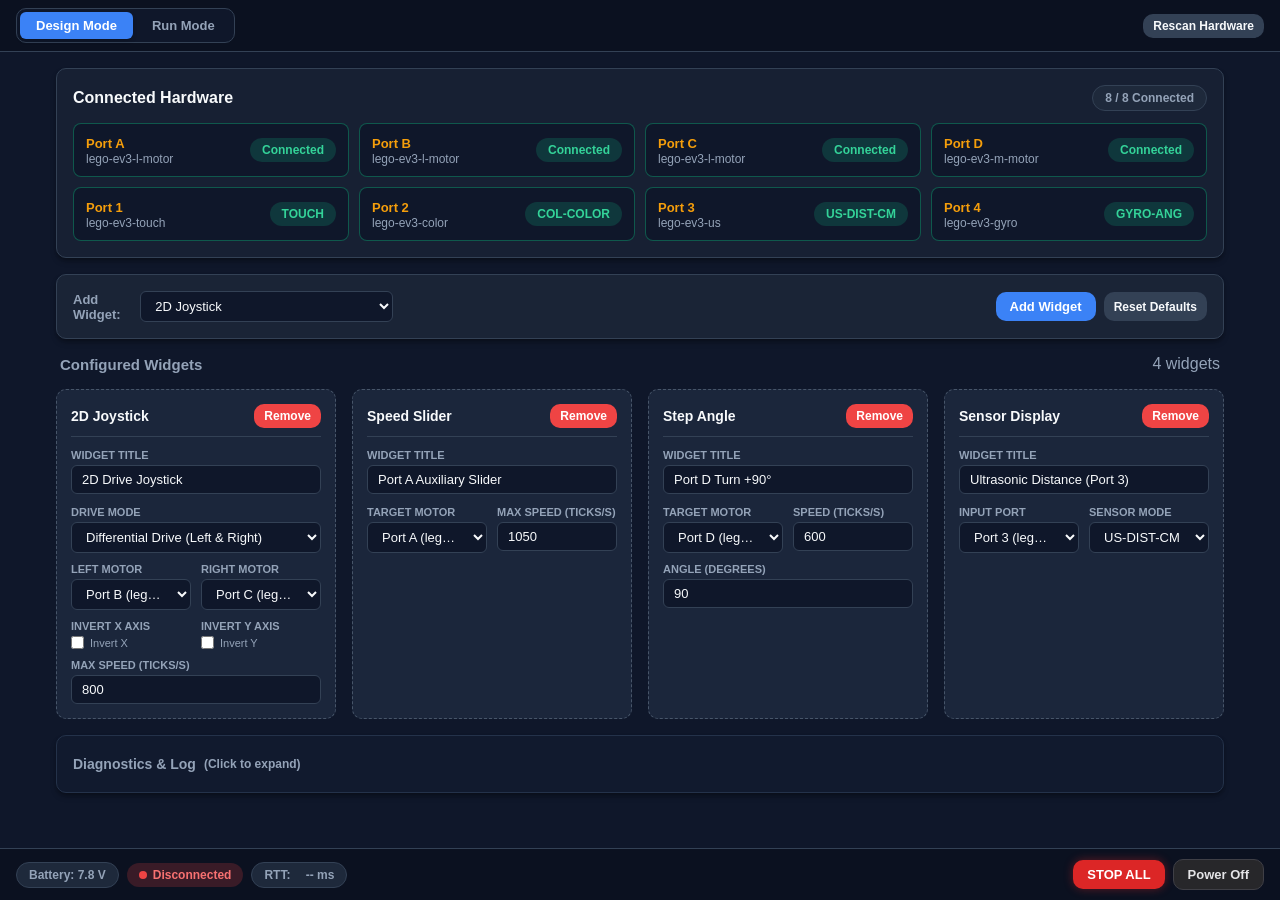
==== web_assets/design.html @ 650af253 "refactor(ui): replace bloated top headers with single tab bar and move status to footer" ====
<!DOCTYPE html>
<html lang="en">
<head>
    <meta charset="UTF-8">
    <meta name="viewport" content="width=device-width, initial-scale=1.0, maximum-scale=1.0, user-scalable=no">
    <title>EV3 Mindstorms - Design Mode</title>
    <link rel="stylesheet" href="style.css">
</head>
<body>
    <!-- Top Tab Navigation -->
    <nav class="top-nav">
        <div class="tab-group">
            <a href="/design" id="btn-mode-design" class="tab-btn active">Design Mode</a>
            <a href="/run" id="btn-mode-run" class="tab-btn">Run Mode</a>
        </div>
        <button id="btn-rescan" class="btn btn-secondary btn-sm" title="Scan for connected hardware on all ports">
            Rescan Hardware
        </button>
    </nav>

    <!-- Main Container -->
    <main class="container">
        <section id="design-view" class="view-panel">
            <!-- Hardware Inventory Panel -->
            <div class="card hardware-card">
                <div class="card-header">
                    <h3>Connected Hardware</h3>
                    <span class="badge badge-info" id="hw-count-badge">Detecting...</span>
                </div>
                <div class="hardware-grid" id="hardware-list">
                    <div class="hw-item">Loading hardware status...</div>
                </div>
            </div>

            <!-- Widget Builder Toolbar -->
            <div class="card builder-toolbar-card">
                <div class="builder-toolbar">
                    <div class="builder-select-group">
                        <label for="widget-type-select">Add Widget:</label>
                        <select id="widget-type-select">
                            <option value="joystick">2D Joystick</option>
                            <option value="slider">Speed Slider</option>
                            <option value="momentary">Momentary Button (Press to Run)</option>
                            <option value="toggle">Toggle Button (Run / Stop)</option>
                            <option value="timed">Timed Move Button</option>
                            <option value="step">Step Angle Button</option>
                            <option value="sensor">Sensor Display</option>
                        </select>
                    </div>
                    <div class="builder-buttons">
                        <button id="btn-add-widget" class="btn btn-primary">
                            Add Widget
                        </button>
                        <button id="btn-reset-layout" class="btn btn-secondary btn-sm" title="Restore default starter widgets">
                            Reset Defaults
                        </button>
                    </div>
                </div>
            </div>

            <!-- Design Widget Card List -->
            <div class="widget-list-header">
                <h3>Configured Widgets</h3>
                <span class="text-muted" id="widget-count-label">0 widgets</span>
            </div>
            <div id="design-widget-list" class="design-widget-list">
                <!-- Dynamically populated widget config cards -->
            </div>
        </section>

        <!-- Diagnostics Drawer -->
        <section class="diagnostics-drawer card">
            <details id="diagnostics-details">
                <summary class="diagnostics-summary">
                    <span>Diagnostics &amp; Log</span>
                    <span class="text-muted text-sm">(Click to expand)</span>
                </summary>

                <div class="diagnostics-content">
                    <div class="telemetry-table-container">
                        <table class="telemetry-table">
                            <thead>
                                <tr>
                                    <th>Port</th>
                                    <th>Status</th>
                                    <th>Speed</th>
                                    <th>Position</th>
                                    <th>Duty</th>
                                    <th>Polarity</th>
                                </tr>
                            </thead>
                            <tbody id="telemetry-table-body">
                                <tr><td colspan="6" style="text-align:center;">Waiting for telemetry...</td></tr>
                            </tbody>
                        </table>
                    </div>

                    <div class="log-container">
                        <div class="log-header">
                            <span>Command &amp; Event Log</span>
                            <button id="btn-clear-log" class="btn btn-sm btn-secondary">Clear Log</button>
                        </div>
                        <div id="log-box" class="log-box">
                            <div class="log-entry log-info">[System] Design Mode initialized.</div>
                        </div>
                    </div>
                </div>
            </details>
        </section>
    </main>

    <footer class="footer">
        <div class="footer-status">
            <div id="battery-badge" class="badge badge-info" title="EV3 Battery Voltage">
                <span>Battery: <strong id="battery-val">7.8</strong> V</span>
            </div>
            <div id="conn-badge" class="badge badge-connected">
                <span class="dot"></span>
                <span id="conn-text">Online</span>
            </div>
            <div id="latency-badge" class="badge badge-info" title="Round Trip Time">
                <span>RTT: <strong id="latency-val">12</strong> ms</span>
            </div>
        </div>
        <div class="footer-actions">
            <button id="btn-estop-header" class="btn btn-danger btn-estop" title="Emergency Stop All Motors (Spacebar)">
                STOP ALL
            </button>
            <button id="btn-shutdown-header" class="btn btn-secondary btn-shutdown" title="Safely Power Off EV3 Brick">
                Power Off
            </button>
        </div>
    </footer>

    <script src="app.js"></script>
</body>
</html>
---- web_assets/style.css ----
:root {
    --bg-dark: #0f172a;
    --bg-card: #1e293b;
    --bg-card-hover: #334155;
    --text-main: #f8fafc;
    --text-muted: #94a3b8;
    --primary: #3b82f6;
    --primary-hover: #2563eb;
    --danger: #ef4444;
    --danger-hover: #dc2626;
    --warning: #f59e0b;
    --warning-hover: #d97706;
    --success: #10b981;
    --border: #334155;
    --radius: 10px;
    --shadow: 0 4px 6px -1px rgba(0, 0, 0, 0.3), 0 2px 4px -2px rgba(0, 0, 0, 0.3);
}

* {
    box-sizing: border-box;
    margin: 0;
    padding: 0;
    font-family: -apple-system, BlinkMacSystemFont, "Segoe UI", Roboto, Oxygen, Ubuntu, Cantarell, "Open Sans", sans-serif;
    user-select: none;
    -webkit-user-select: none;
    -webkit-touch-callout: none;
}

body {
    background-color: var(--bg-dark);
    color: var(--text-main);
    min-height: 100vh;
    display: flex;
    flex-direction: column;
}

/* Top Tab Navigation */
.top-nav {
    background-color: #0b1120;
    border-bottom: 1px solid var(--border);
    padding: 8px 16px;
    display: flex;
    justify-content: space-between;
    align-items: center;
    position: sticky;
    top: 0;
    z-index: 100;
}

.tab-group {
    display: flex;
    background: #0f172a;
    border-radius: var(--radius);
    padding: 3px;
    border: 1px solid var(--border);
    gap: 3px;
}

.tab-btn {
    background: transparent;
    color: var(--text-muted);
    border-radius: 6px;
    padding: 6px 16px;
    font-size: 13px;
    font-weight: 600;
    text-decoration: none;
    transition: all 0.15s ease;
}

.tab-btn:hover {
    color: var(--text-main);
}

.tab-btn.active {
    background: var(--primary);
    color: #ffffff;
    box-shadow: 0 2px 4px rgba(0, 0, 0, 0.2);
}

/* Badges */
.badge {
    padding: 5px 12px;
    border-radius: 9999px;
    font-size: 12px;
    font-weight: 600;
    display: inline-flex;
    align-items: center;
    gap: 6px;
}

.badge .dot {
    width: 8px;
    height: 8px;
    border-radius: 50%;
}

.badge-connected {
    background-color: rgba(16, 185, 129, 0.2);
    color: #34d399;
}
.badge-connected .dot { background-color: #10b981; }

.badge-connecting {
    background-color: rgba(245, 158, 11, 0.2);
    color: #fbbf24;
}
.badge-connecting .dot { background-color: #f59e0b; }

.badge-error {
    background-color: rgba(239, 68, 68, 0.2);
    color: #f87171;
}
.badge-error .dot { background-color: #ef4444; }

.badge-info {
    background-color: #1e293b;
    color: var(--text-muted);
    border: 1px solid var(--border);
}

#latency-badge {
    min-width: 96px;
    justify-content: center;
    font-variant-numeric: tabular-nums;
}

#latency-val {
    font-variant-numeric: tabular-nums;
    display: inline-block;
    min-width: 20px;
    text-align: right;
}

/* Buttons */
.btn {
    padding: 7px 14px;
    border-radius: var(--radius);
    border: none;
    font-weight: 600;
    font-size: 13px;
    cursor: pointer;
    transition: background-color 0.15s, transform 0.05s;
    display: inline-flex;
    align-items: center;
    justify-content: center;
    gap: 6px;
}

.btn:active {
    transform: scale(0.97);
}

.btn-primary { background-color: var(--primary); color: white; }
.btn-primary:hover { background-color: var(--primary-hover); }

.btn-danger { background-color: var(--danger); color: white; }
.btn-danger:hover { background-color: var(--danger-hover); }

.btn-warning { background-color: var(--warning); color: #1e293b; }
.btn-warning:hover { background-color: var(--warning-hover); }

.btn-secondary { background-color: #334155; color: var(--text-main); }
.btn-secondary:hover { background-color: #475569; }

.btn-sm {
    padding: 5px 10px;
    font-size: 12px;
}

.btn-estop {
    background: #dc2626;
    color: white;
    font-size: 13px;
    box-shadow: 0 0 10px rgba(220, 38, 38, 0.4);
}
.btn-estop:hover { background: #b91c1c; }

.btn-shutdown {
    background: #27272a;
    color: #e4e4e7;
    border: 1px solid #3f3f46;
}
.btn-shutdown:hover { background: #3f3f46; }



/* Layout Container */
.container {
    max-width: 1200px;
    width: 100%;
    margin: 0 auto;
    padding: 16px;
    display: flex;
    flex-direction: column;
    gap: 16px;
    flex: 1;
}

.view-panel {
    display: flex;
    flex-direction: column;
    gap: 16px;
}

/* Card generic */
.card {
    background-color: var(--bg-card);
    border: 1px solid var(--border);
    border-radius: var(--radius);
    padding: 16px;
    box-shadow: var(--shadow);
}

.card-header {
    display: flex;
    justify-content: space-between;
    align-items: center;
    margin-bottom: 12px;
}

.card-header h2, .card-header h3 {
    font-size: 16px;
    font-weight: 600;
}

/* Hardware Inventory Panel */
.hardware-card {
    background: #172033;
}

.hardware-grid {
    display: grid;
    grid-template-columns: repeat(auto-fit, minmax(220px, 1fr));
    gap: 10px;
}

.hw-item {
    background: #0f172a;
    border: 1px solid var(--border);
    border-radius: 8px;
    padding: 10px 12px;
    display: flex;
    justify-content: space-between;
    align-items: center;
}

.hw-port-badge {
    font-weight: 700;
    font-size: 13px;
    color: #f59e0b;
}

.hw-driver {
    font-size: 12px;
    color: var(--text-muted);
}

.hw-connected {
    border-color: rgba(16, 185, 129, 0.4);
}

.hw-disconnected {
    border-color: rgba(148, 163, 184, 0.2);
    opacity: 0.6;
}

/* Builder Toolbar Card */
.builder-toolbar-card {
    background: #1a2436;
}

.builder-toolbar {
    display: flex;
    justify-content: space-between;
    align-items: center;
    flex-wrap: wrap;
    gap: 12px;
}

.builder-select-group {
    display: flex;
    align-items: center;
    gap: 8px;
}

.builder-select-group label {
    font-size: 13px;
    font-weight: 600;
    color: var(--text-muted);
}

.builder-select-group select, .widget-config-field select, .widget-config-field input[type="text"], .widget-config-field input[type="number"] {
    background: #0f172a;
    color: var(--text-main);
    border: 1px solid var(--border);
    border-radius: 6px;
    padding: 6px 10px;
    font-size: 13px;
    outline: none;
    width: 100%;
    max-width: 100%;
    min-width: 0;
    box-sizing: border-box;
    text-overflow: ellipsis;
}

.builder-select-group select:focus, .widget-config-field select:focus, .widget-config-field input:focus {
    border-color: var(--primary);
}

.builder-buttons {
    display: flex;
    gap: 8px;
}

/* Design Widget Card List */
.widget-list-header {
    display: flex;
    justify-content: space-between;
    align-items: center;
    padding: 0 4px;
}

.widget-list-header h3 {
    font-size: 15px;
    color: var(--text-muted);
}

.design-widget-list, .run-widget-list {
    display: grid;
    grid-template-columns: repeat(auto-fit, minmax(260px, 1fr));
    gap: 16px;
}

.design-card {
    background: #1b263b;
    border: 1px dashed #475569;
    border-radius: var(--radius);
    padding: 14px;
    display: flex;
    flex-direction: column;
    gap: 12px;
    min-width: 0;
}

.design-card-header {
    display: flex;
    justify-content: space-between;
    align-items: center;
    border-bottom: 1px solid var(--border);
    padding-bottom: 8px;
}

.design-card-title {
    font-size: 14px;
    font-weight: 700;
    display: flex;
    align-items: center;
    gap: 6px;
}

.widget-config-grid {
    display: grid;
    grid-template-columns: 1fr 1fr;
    gap: 10px;
    min-width: 0;
}

.widget-config-field {
    display: flex;
    flex-direction: column;
    gap: 4px;
    min-width: 0;
}

.widget-config-field.full-width {
    grid-column: 1 / -1;
    min-width: 0;
}

.widget-config-field label {
    font-size: 11px;
    color: var(--text-muted);
    font-weight: 600;
    text-transform: uppercase;
}

/* RUN MODE STYLES */
.run-card {
    background: var(--bg-card);
    border: 1px solid var(--border);
    border-radius: var(--radius);
    padding: 16px;
    box-shadow: var(--shadow);
    display: flex;
    flex-direction: column;
    gap: 12px;
    min-width: 0;
}

.run-card-header {
    display: flex;
    justify-content: space-between;
    align-items: center;
}

.run-card-title {
    font-size: 15px;
    font-weight: 700;
}

.run-card-status {
    font-size: 12px;
    color: var(--text-muted);
    font-variant-numeric: tabular-nums;
    margin-top: auto;
    padding-top: 8px;
    border-top: 1px solid rgba(148, 163, 184, 0.1);
}

.empty-notice {
    text-align: center;
    padding: 40px 20px;
}

.empty-notice h3 {
    margin-bottom: 8px;
}

.empty-notice p {
    color: var(--text-muted);
    font-size: 14px;
}

/* 2D Virtual Joystick Widget */
.joystick-container {
    display: flex;
    flex-direction: column;
    align-items: center;
    justify-content: center;
    flex: 1;
    padding: 12px 0;
    touch-action: none;
}

.joystick-boundary {
    width: 200px;
    height: 200px;
    border-radius: 50%;
    background: radial-gradient(circle, #1e293b 0%, #0f172a 100%);
    border: 2px solid #475569;
    position: relative;
    touch-action: none;
    box-shadow: inset 0 2px 6px rgba(0, 0, 0, 0.5);
    cursor: crosshair;
}

.joystick-crosshair-x {
    position: absolute;
    top: 50%;
    left: 10%;
    right: 10%;
    height: 1px;
    background: rgba(148, 163, 184, 0.2);
    pointer-events: none;
}

.joystick-crosshair-y {
    position: absolute;
    left: 50%;
    top: 10%;
    bottom: 10%;
    width: 1px;
    background: rgba(148, 163, 184, 0.2);
    pointer-events: none;
}

.joystick-knob {
    width: 56px;
    height: 56px;
    border-radius: 50%;
    background: radial-gradient(circle at 35% 35%, #60a5fa 0%, #2563eb 80%);
    border: 2px solid #93c5fd;
    position: absolute;
    top: calc(50% - 28px);
    left: calc(50% - 28px);
    cursor: grab;
    touch-action: none;
    box-shadow: 0 4px 10px rgba(0, 0, 0, 0.4);
    transition: transform 0.05s ease-out;
}

.joystick-knob:active, .joystick-knob.active {
    cursor: grabbing;
    background: radial-gradient(circle at 35% 35%, #93c5fd 0%, #1d4ed8 80%);
    box-shadow: 0 0 14px rgba(59, 130, 246, 0.7);
}

.joystick-readout {
    margin-top: 10px;
    font-size: 12px;
    color: var(--text-muted);
    font-variant-numeric: tabular-nums;
    text-align: center;
}

/* Speed Slider Widget */
.run-slider-box {
    display: flex;
    flex-direction: column;
    justify-content: center;
    flex: 1;
    gap: 8px;
    padding: 8px 0;
}

.slider-val-row {
    display: flex;
    justify-content: space-between;
    align-items: center;
    font-size: 13px;
}

.slider-val-readout {
    font-weight: 700;
    color: #38bdf8;
    font-variant-numeric: tabular-nums;
}

.run-range-slider {
    width: 100%;
    height: 28px;
    accent-color: var(--primary);
    cursor: pointer;
}

.slider-actions {
    display: flex;
    justify-content: flex-end;
    gap: 8px;
}

/* Action Buttons (Momentary, Toggle, Timed, Step) */
.run-button-box {
    display: flex;
    flex-direction: column;
    justify-content: center;
    flex: 1;
    gap: 8px;
    padding: 8px 0;
}

/* Sensor Display Widget */
.run-sensor-box {
    display: flex;
    flex-direction: column;
    justify-content: center;
    flex: 1;
    text-align: center;
    padding: 18px 0;
}

.btn-big-action {
    width: 100%;
    padding: 16px;
    font-size: 16px;
    border-radius: var(--radius);
    touch-action: manipulation;
}

.btn-big-action.toggle-active {
    background-color: var(--success);
    color: #0f172a;
    box-shadow: 0 0 12px rgba(16, 185, 129, 0.5);
}

/* Diagnostics Drawer */
.diagnostics-drawer {
    background: #111a2e;
    border-color: #24324a;
}

.diagnostics-summary {
    cursor: pointer;
    font-size: 14px;
    font-weight: 600;
    color: var(--text-muted);
    display: flex;
    align-items: center;
    gap: 8px;
    padding: 4px 0;
}

.diagnostics-summary:hover {
    color: var(--text-main);
}

.diagnostics-content {
    margin-top: 14px;
    display: flex;
    flex-direction: column;
    gap: 16px;
}

.telemetry-table-container {
    overflow-x: auto;
}

.telemetry-table {
    width: 100%;
    border-collapse: collapse;
    font-size: 12px;
}

.telemetry-table th, .telemetry-table td {
    padding: 6px 10px;
    border-bottom: 1px solid var(--border);
    text-align: left;
    font-variant-numeric: tabular-nums;
}

.telemetry-table th {
    color: var(--text-muted);
    font-weight: 600;
    text-transform: uppercase;
}

.log-container {
    display: flex;
    flex-direction: column;
    gap: 6px;
}

.log-header {
    display: flex;
    justify-content: space-between;
    align-items: center;
    font-size: 13px;
    font-weight: 600;
}

.log-box {
    background: #090e1a;
    border: 1px solid var(--border);
    border-radius: 6px;
    height: 120px;
    overflow-y: auto;
    padding: 8px;
    font-family: monospace;
    font-size: 11px;
}

.log-entry {
    line-height: 1.5;
}

.log-info { color: #94a3b8; }
.log-success { color: #34d399; }
.log-error { color: #f87171; }

/* Footer Status Bar */
.footer {
    display: flex;
    justify-content: space-between;
    align-items: center;
    padding: 10px 16px;
    background-color: #0b1120;
    border-top: 1px solid var(--border);
    margin-top: auto;
    gap: 12px;
    flex-wrap: wrap;
}

.footer-status {
    display: flex;
    align-items: center;
    gap: 8px;
    flex-wrap: wrap;
}

.footer-actions {
    display: flex;
    align-items: center;
    gap: 8px;
}

.text-muted { color: var(--text-muted); }
.text-sm { font-size: 12px; }

/* Mobile Optimizations */
@media (max-width: 600px) {
    .top-nav {
        padding: 6px 10px;
    }
    .footer {
        justify-content: center;
        padding: 8px 10px;
    }
    .container {
        padding: 10px;
    }
    .design-widget-list, .run-widget-list {
        grid-template-columns: 1fr;
    }
    .widget-config-grid {
        grid-template-columns: 1fr;
    }
}
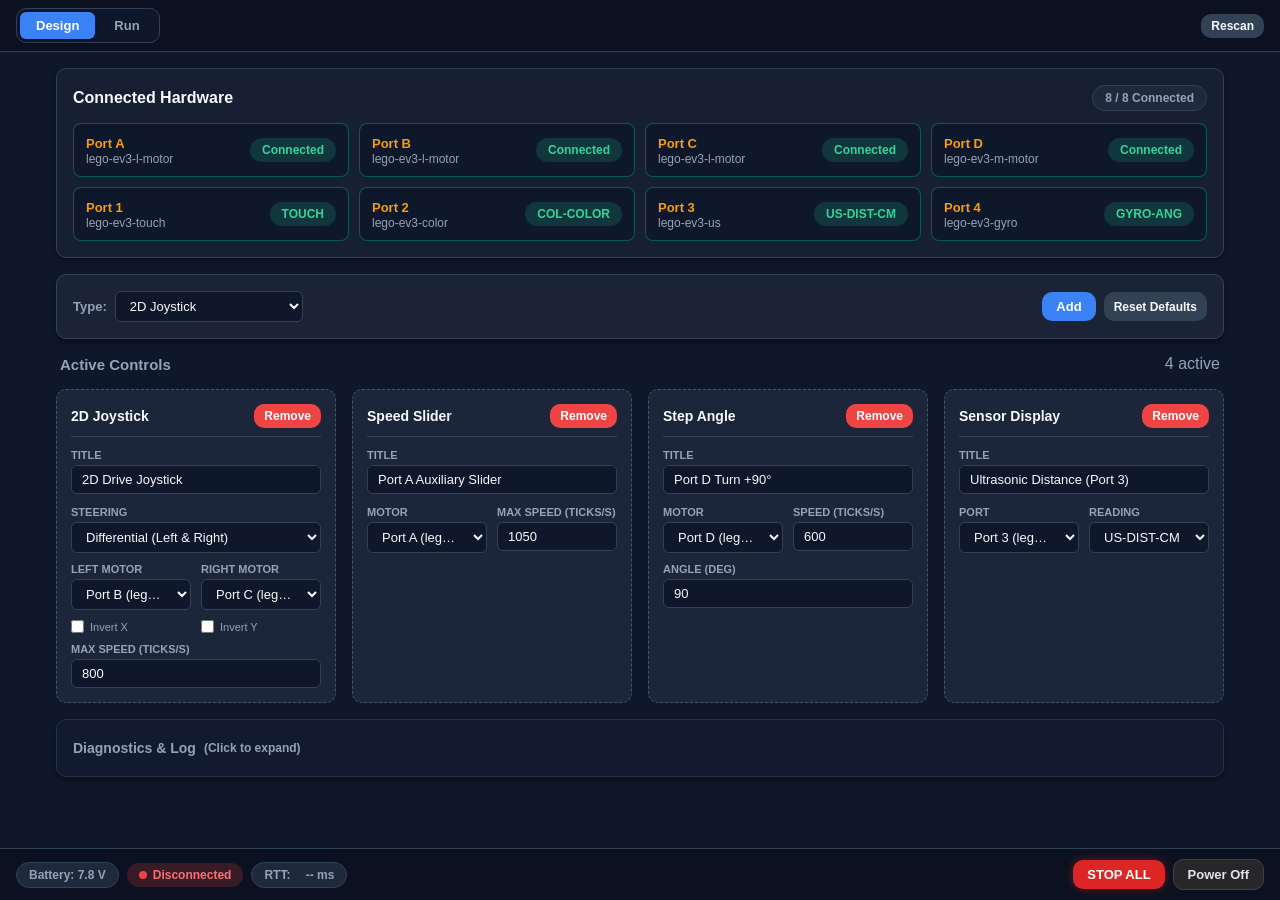
==== commit b237f04e: "refactor(ui): remove word 'Mode' and eliminate redundant labels" ====
--- a/web_assets/design.html
+++ b/web_assets/design.html
@@ -3,18 +3,18 @@
 <head>
     <meta charset="UTF-8">
     <meta name="viewport" content="width=device-width, initial-scale=1.0, maximum-scale=1.0, user-scalable=no">
-    <title>EV3 Mindstorms - Design Mode</title>
+    <title>EV3 Mindstorms - Design</title>
     <link rel="stylesheet" href="style.css">
 </head>
 <body>
     <!-- Top Tab Navigation -->
     <nav class="top-nav">
         <div class="tab-group">
-            <a href="/design" id="btn-mode-design" class="tab-btn active">Design Mode</a>
-            <a href="/run" id="btn-mode-run" class="tab-btn">Run Mode</a>
+            <a href="/design" id="btn-mode-design" class="tab-btn active">Design</a>
+            <a href="/run" id="btn-mode-run" class="tab-btn">Run</a>
         </div>
         <button id="btn-rescan" class="btn btn-secondary btn-sm" title="Scan for connected hardware on all ports">
-            Rescan Hardware
+            Rescan
         </button>
     </nav>
 
@@ -36,20 +36,20 @@
             <div class="card builder-toolbar-card">
                 <div class="builder-toolbar">
                     <div class="builder-select-group">
-                        <label for="widget-type-select">Add Widget:</label>
+                        <label for="widget-type-select">Type:</label>
                         <select id="widget-type-select">
                             <option value="joystick">2D Joystick</option>
                             <option value="slider">Speed Slider</option>
-                            <option value="momentary">Momentary Button (Press to Run)</option>
-                            <option value="toggle">Toggle Button (Run / Stop)</option>
-                            <option value="timed">Timed Move Button</option>
-                            <option value="step">Step Angle Button</option>
+                            <option value="momentary">Momentary (Hold to Run)</option>
+                            <option value="toggle">Toggle (Run / Stop)</option>
+                            <option value="timed">Timed Move</option>
+                            <option value="step">Step Angle</option>
                             <option value="sensor">Sensor Display</option>
                         </select>
                     </div>
                     <div class="builder-buttons">
                         <button id="btn-add-widget" class="btn btn-primary">
-                            Add Widget
+                            Add
                         </button>
                         <button id="btn-reset-layout" class="btn btn-secondary btn-sm" title="Restore default starter widgets">
                             Reset Defaults
@@ -60,8 +60,8 @@
 
             <!-- Design Widget Card List -->
             <div class="widget-list-header">
-                <h3>Configured Widgets</h3>
-                <span class="text-muted" id="widget-count-label">0 widgets</span>
+                <h3>Active Controls</h3>
+                <span class="text-muted" id="widget-count-label">0 active</span>
             </div>
             <div id="design-widget-list" class="design-widget-list">
                 <!-- Dynamically populated widget config cards -->
@@ -98,10 +98,10 @@
                     <div class="log-container">
                         <div class="log-header">
                             <span>Command &amp; Event Log</span>
-                            <button id="btn-clear-log" class="btn btn-sm btn-secondary">Clear Log</button>
+                            <button id="btn-clear-log" class="btn btn-sm btn-secondary">Clear</button>
                         </div>
                         <div id="log-box" class="log-box">
-                            <div class="log-entry log-info">[System] Design Mode initialized.</div>
+                            <div class="log-entry log-info">[System] Design initialized.</div>
                         </div>
                     </div>
                 </div>
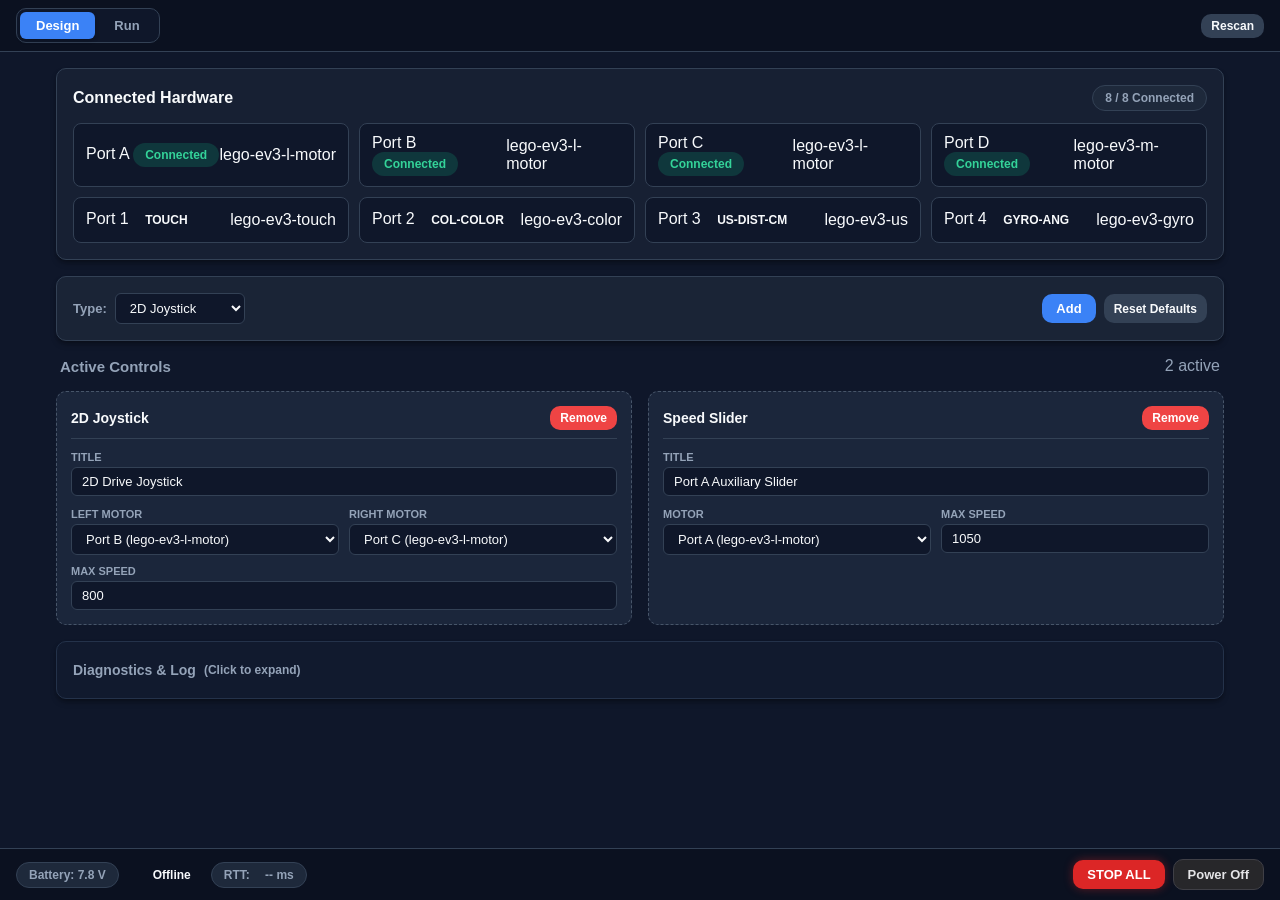
==== commit 25110ed2: "refactor(ui): eliminate over-engineering across joystick, buttons, assets, and frontend code" ====
--- a/web_assets/design.html
+++ b/web_assets/design.html
@@ -40,10 +40,7 @@
                         <select id="widget-type-select">
                             <option value="joystick">2D Joystick</option>
                             <option value="slider">Speed Slider</option>
-                            <option value="momentary">Momentary (Hold to Run)</option>
-                            <option value="toggle">Toggle (Run / Stop)</option>
-                            <option value="timed">Timed Move</option>
-                            <option value="step">Step Angle</option>
+                            <option value="button">Action Button</option>
                             <option value="sensor">Sensor Display</option>
                         </select>
                     </div>
--- a/web_assets/style.css
+++ b/web_assets/style.css
@@ -326,10 +326,25 @@
     color: var(--text-muted);
 }
 
-.design-widget-list, .run-widget-list {
+.design-widget-list {
     display: grid;
-    grid-template-columns: repeat(auto-fit, minmax(260px, 1fr));
+    grid-template-columns: repeat(auto-fit, minmax(280px, 1fr));
     gap: 16px;
+}
+
+.run-widget-list {
+    display: grid;
+    grid-template-columns: repeat(2, 1fr);
+    grid-auto-flow: dense;
+    gap: 14px;
+    align-items: stretch;
+}
+
+@media (min-width: 768px) {
+    .run-widget-list {
+        grid-template-columns: repeat(4, 1fr);
+        gap: 16px;
+    }
 }
 
 .design-card {
@@ -385,17 +400,34 @@
     text-transform: uppercase;
 }
 
-/* RUN MODE STYLES */
+/* RUN DASHBOARD STYLES */
 .run-card {
     background: var(--bg-card);
     border: 1px solid var(--border);
     border-radius: var(--radius);
-    padding: 16px;
+    padding: 14px 16px;
     box-shadow: var(--shadow);
     display: flex;
     flex-direction: column;
-    gap: 12px;
+    justify-content: space-between;
     min-width: 0;
+    box-sizing: border-box;
+}
+
+/* 2x2 Square Widget (Joystick) */
+.run-card-2x2 {
+    grid-column: span 2;
+    grid-row: span 2;
+    aspect-ratio: 1 / 1;
+    min-height: min-content;
+}
+
+/* 2x1 Half-Height Widget (Slider, Buttons, Sensor) */
+.run-card-2x1 {
+    grid-column: span 2;
+    grid-row: span 1;
+    aspect-ratio: 2 / 1;
+    min-height: min-content;
 }
 
 .run-card-header {
@@ -439,13 +471,13 @@
     align-items: center;
     justify-content: center;
     flex: 1;
-    padding: 12px 0;
+    padding: 4px 0;
     touch-action: none;
 }
 
 .joystick-boundary {
-    width: 200px;
-    height: 200px;
+    width: clamp(150px, 42vw, 200px);
+    height: clamp(150px, 42vw, 200px);
     border-radius: 50%;
     background: radial-gradient(circle, #1e293b 0%, #0f172a 100%);
     border: 2px solid #475569;
@@ -497,7 +529,7 @@
 }
 
 .joystick-readout {
-    margin-top: 10px;
+    margin-top: 6px;
     font-size: 12px;
     color: var(--text-muted);
     font-variant-numeric: tabular-nums;
@@ -510,8 +542,8 @@
     flex-direction: column;
     justify-content: center;
     flex: 1;
-    gap: 8px;
-    padding: 8px 0;
+    gap: 6px;
+    padding: 2px 0;
 }
 
 .slider-val-row {
@@ -529,7 +561,7 @@
 
 .run-range-slider {
     width: 100%;
-    height: 28px;
+    height: 24px;
     accent-color: var(--primary);
     cursor: pointer;
 }
@@ -537,7 +569,6 @@
 .slider-actions {
     display: flex;
     justify-content: flex-end;
-    gap: 8px;
 }
 
 /* Action Buttons (Momentary, Toggle, Timed, Step) */
@@ -546,8 +577,7 @@
     flex-direction: column;
     justify-content: center;
     flex: 1;
-    gap: 8px;
-    padding: 8px 0;
+    padding: 2px 0;
 }
 
 /* Sensor Display Widget */
@@ -557,13 +587,14 @@
     justify-content: center;
     flex: 1;
     text-align: center;
-    padding: 18px 0;
+    padding: 4px 0;
 }
 
 .btn-big-action {
     width: 100%;
-    padding: 16px;
-    font-size: 16px;
+    padding: 12px 14px;
+    font-size: 14px;
+    font-weight: 600;
     border-radius: var(--radius);
     touch-action: manipulation;
 }
@@ -699,7 +730,7 @@
     .container {
         padding: 10px;
     }
-    .design-widget-list, .run-widget-list {
+    .design-widget-list {
         grid-template-columns: 1fr;
     }
     .widget-config-grid {
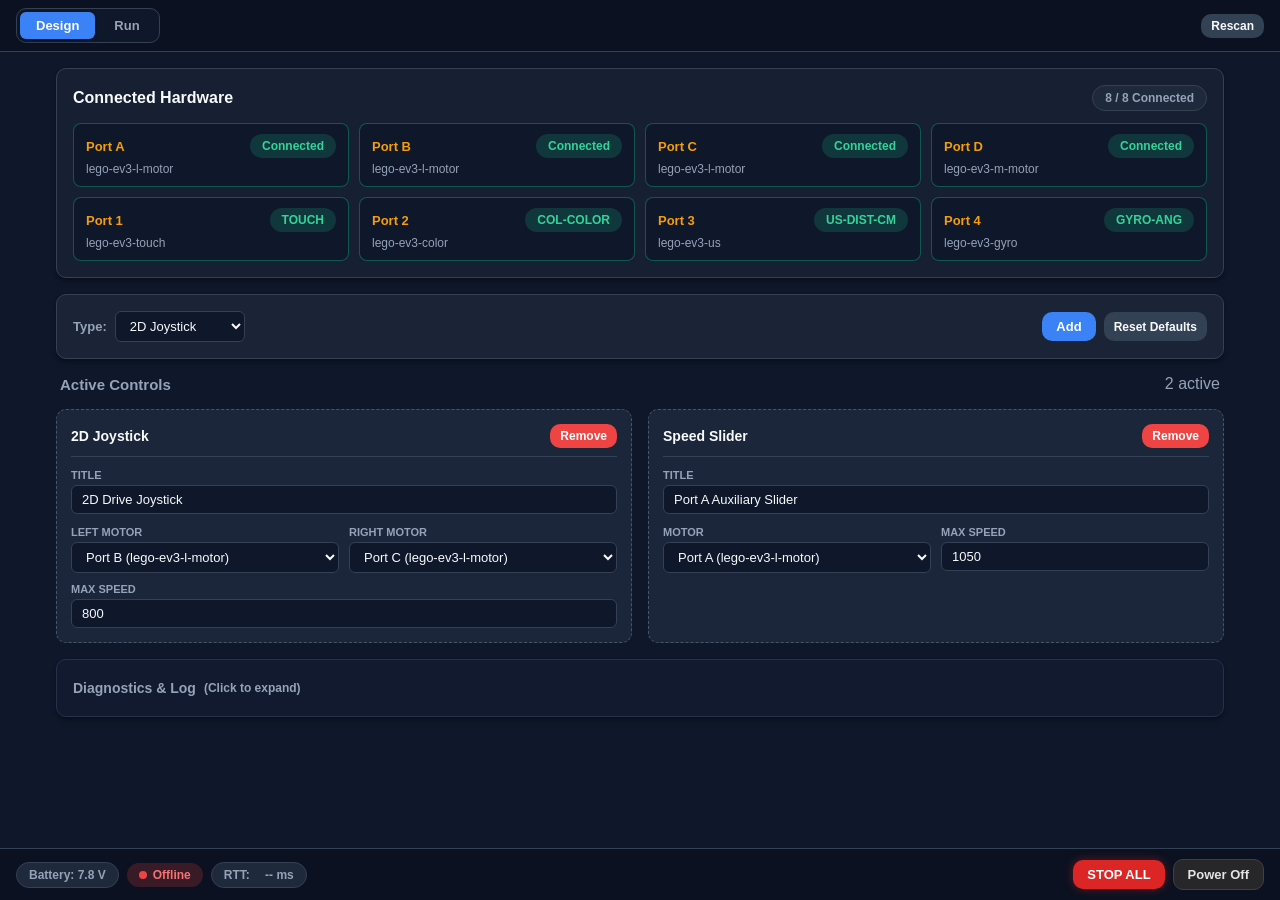
==== commit 47873ae4: "refactor: simplify codebase, unify API routing, eliminate dead code, and add architectural placement" ====
--- a/web_assets/design.html
+++ b/web_assets/design.html
@@ -10,8 +10,8 @@
     <!-- Top Tab Navigation -->
     <nav class="top-nav">
         <div class="tab-group">
-            <a href="/design" id="btn-mode-design" class="tab-btn active">Design</a>
-            <a href="/run" id="btn-mode-run" class="tab-btn">Run</a>
+            <a href="/design" id="btn-nav-design" class="tab-btn active">Design</a>
+            <a href="/run" id="btn-nav-run" class="tab-btn">Run</a>
         </div>
         <button id="btn-rescan" class="btn btn-secondary btn-sm" title="Scan for connected hardware on all ports">
             Rescan
--- a/web_assets/style.css
+++ b/web_assets/style.css
@@ -100,17 +100,21 @@
 }
 .badge-connected .dot { background-color: #10b981; }
 
-.badge-connecting {
-    background-color: rgba(245, 158, 11, 0.2);
-    color: #fbbf24;
-}
-.badge-connecting .dot { background-color: #f59e0b; }
-
-.badge-error {
+.badge-disconnected {
     background-color: rgba(239, 68, 68, 0.2);
     color: #f87171;
 }
-.badge-error .dot { background-color: #ef4444; }
+.badge-disconnected .dot { background-color: #ef4444; }
+
+.badge-ready {
+    background-color: rgba(59, 130, 246, 0.2);
+    color: #60a5fa;
+}
+
+.badge-running {
+    background-color: rgba(16, 185, 129, 0.2);
+    color: #34d399;
+}
 
 .badge-info {
     background-color: #1e293b;
@@ -155,9 +159,6 @@
 
 .btn-danger { background-color: var(--danger); color: white; }
 .btn-danger:hover { background-color: var(--danger-hover); }
-
-.btn-warning { background-color: var(--warning); color: #1e293b; }
-.btn-warning:hover { background-color: var(--warning-hover); }
 
 .btn-secondary { background-color: #334155; color: var(--text-main); }
 .btn-secondary:hover { background-color: #475569; }
@@ -240,28 +241,29 @@
     border-radius: 8px;
     padding: 10px 12px;
     display: flex;
-    justify-content: space-between;
-    align-items: center;
-}
-
-.hw-port-badge {
+    flex-direction: column;
+    gap: 4px;
+}
+
+.hw-item.active {
+    border-color: rgba(16, 185, 129, 0.4);
+}
+
+.hw-item-header {
+    display: flex;
+    justify-content: space-between;
+    align-items: center;
+}
+
+.hw-port-label {
     font-weight: 700;
     font-size: 13px;
     color: #f59e0b;
 }
 
-.hw-driver {
+.hw-driver-name {
     font-size: 12px;
     color: var(--text-muted);
-}
-
-.hw-connected {
-    border-color: rgba(16, 185, 129, 0.4);
-}
-
-.hw-disconnected {
-    border-color: rgba(148, 163, 184, 0.2);
-    opacity: 0.6;
 }
 
 /* Builder Toolbar Card */
@@ -441,7 +443,7 @@
     font-weight: 700;
 }
 
-.run-card-status {
+.run-card-footer {
     font-size: 12px;
     color: var(--text-muted);
     font-variant-numeric: tabular-nums;
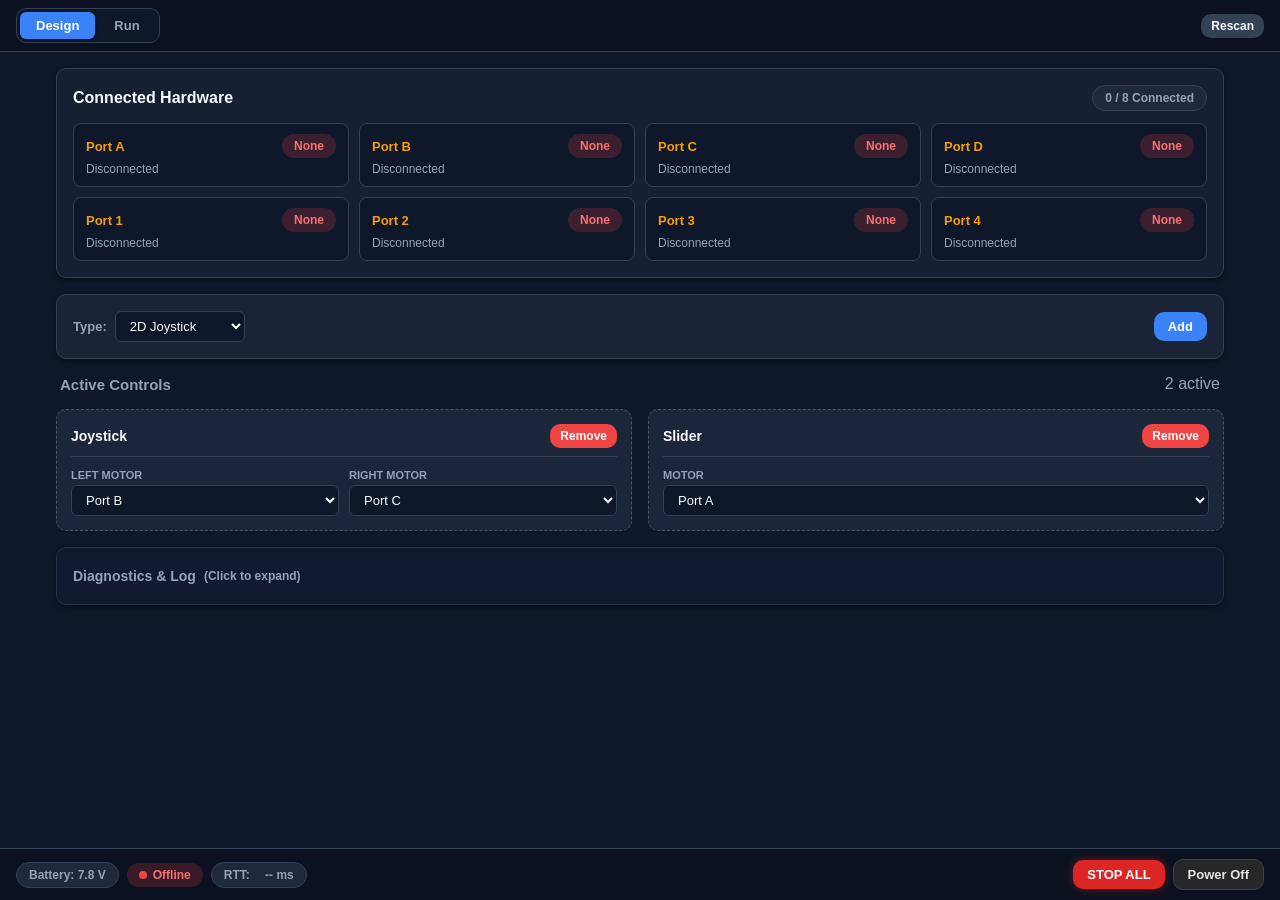
==== commit 55d0bd22: "refactor: simplify UI controls, remove legacy motor endpoints, and clean payload schemas" ====
--- a/web_assets/design.html
+++ b/web_assets/design.html
@@ -47,9 +47,6 @@
                     <div class="builder-buttons">
                         <button id="btn-add-widget" class="btn btn-primary">
                             Add
-                        </button>
-                        <button id="btn-reset-layout" class="btn btn-secondary btn-sm" title="Restore default starter widgets">
-                            Reset Defaults
                         </button>
                     </div>
                 </div>
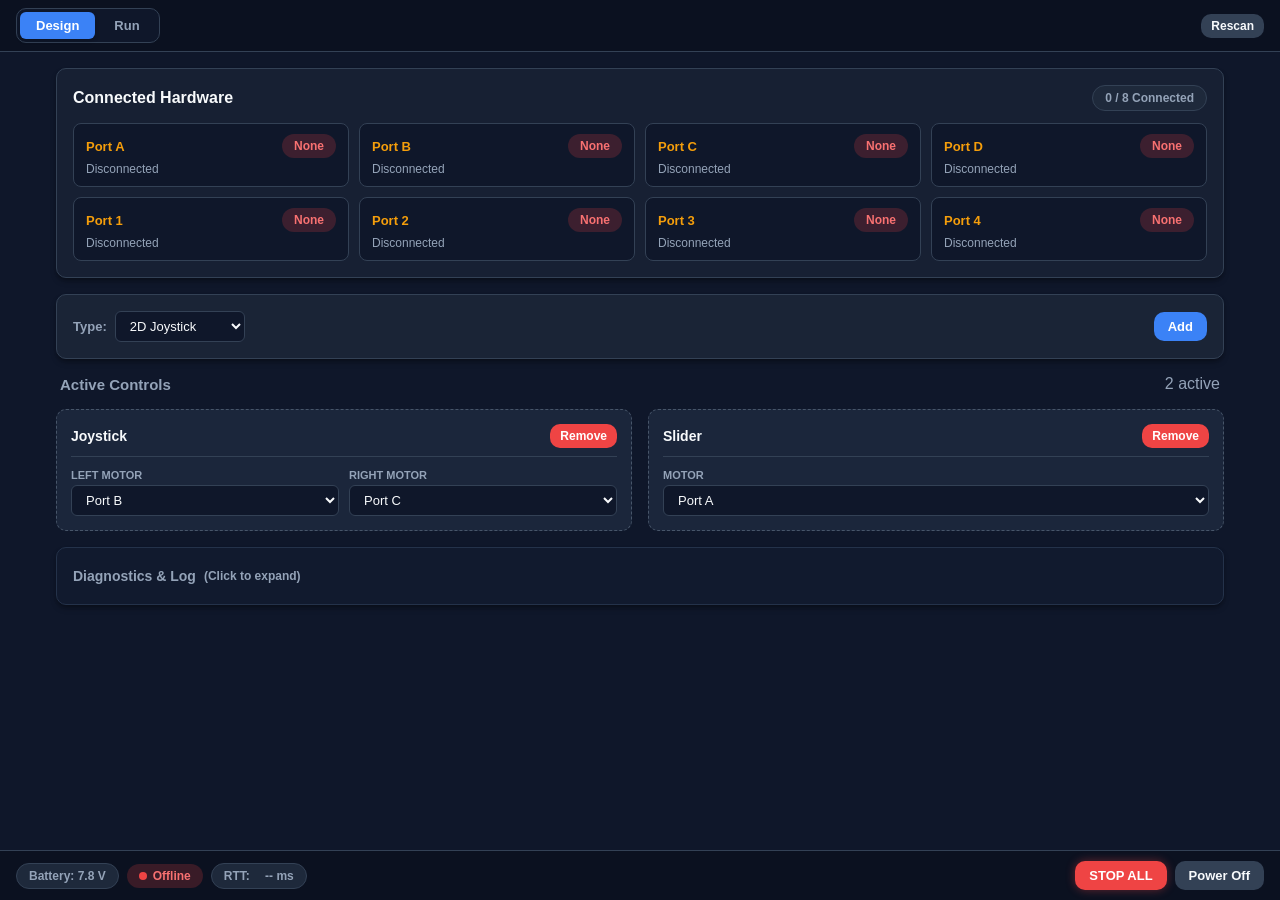
==== commit fa599ee5: "refactor(ui): eliminate redundant button CSS classes and layer styling" ====
--- a/web_assets/design.html
+++ b/web_assets/design.html
@@ -117,10 +117,10 @@
             </div>
         </div>
         <div class="footer-actions">
-            <button id="btn-estop-header" class="btn btn-danger btn-estop" title="Emergency Stop All Motors (Spacebar)">
+            <button id="btn-estop-header" class="btn btn-danger" title="Emergency Stop All Motors (Spacebar)">
                 STOP ALL
             </button>
-            <button id="btn-shutdown-header" class="btn btn-secondary btn-shutdown" title="Safely Power Off EV3 Brick">
+            <button id="btn-shutdown-header" class="btn btn-secondary" title="Safely Power Off EV3 Brick">
                 Power Off
             </button>
         </div>
--- a/web_assets/style.css
+++ b/web_assets/style.css
@@ -168,20 +168,9 @@
     font-size: 12px;
 }
 
-.btn-estop {
-    background: #dc2626;
-    color: white;
-    font-size: 13px;
-    box-shadow: 0 0 10px rgba(220, 38, 38, 0.4);
-}
-.btn-estop:hover { background: #b91c1c; }
-
-.btn-shutdown {
-    background: #27272a;
-    color: #e4e4e7;
-    border: 1px solid #3f3f46;
-}
-.btn-shutdown:hover { background: #3f3f46; }
+#btn-estop-header {
+    box-shadow: 0 0 10px rgba(239, 68, 68, 0.4);
+}
 
 
 
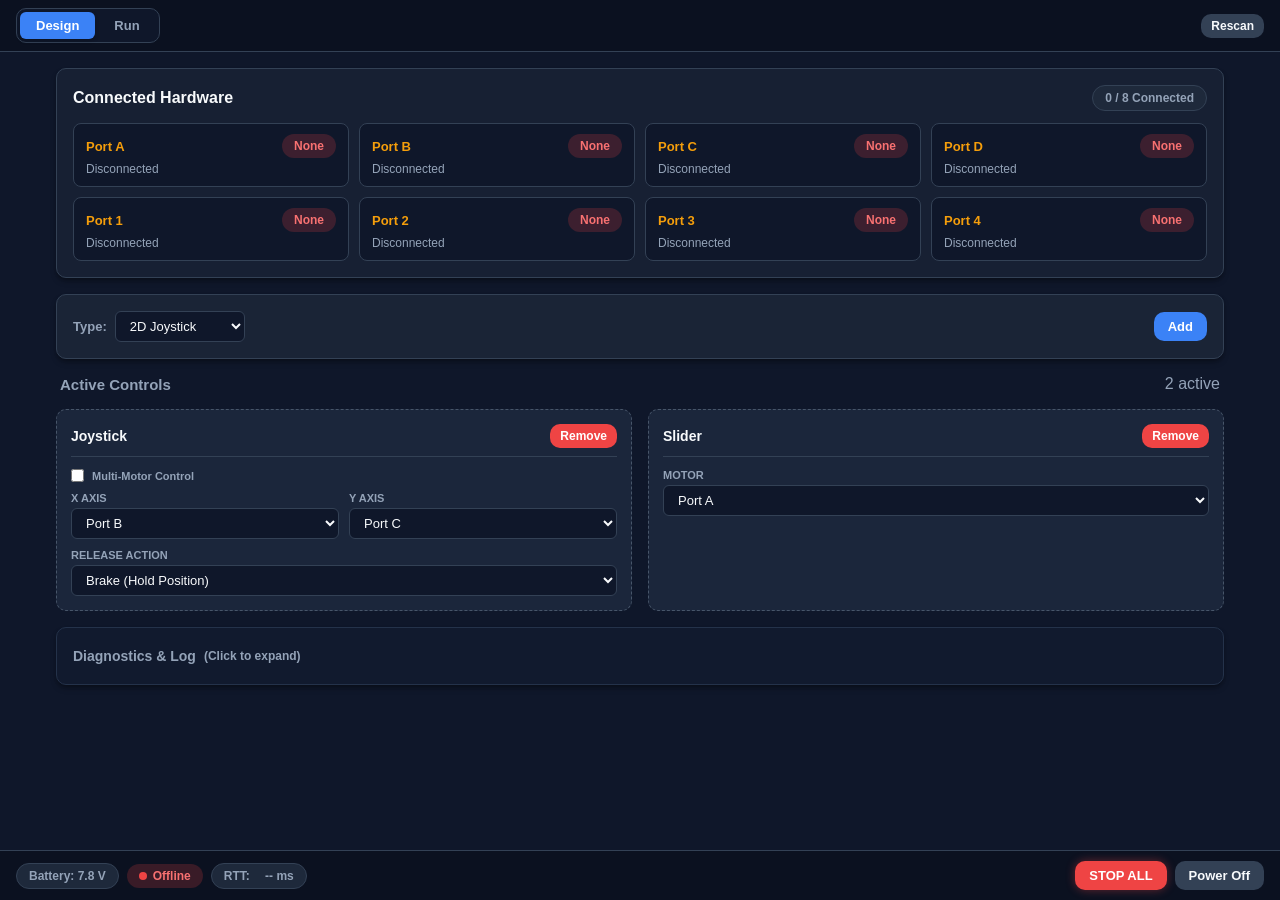
==== commit 7d89a25c: "feat(ui): add frontend tank controls widget using generic batch commands" ====
--- a/web_assets/design.html
+++ b/web_assets/design.html
@@ -39,6 +39,7 @@
                         <label for="widget-type-select">Type:</label>
                         <select id="widget-type-select">
                             <option value="joystick">2D Joystick</option>
+                            <option value="tank">Tank Controls</option>
                             <option value="slider">Speed Slider</option>
                             <option value="button">Action Button</option>
                             <option value="sensor">Sensor Display</option>
--- a/web_assets/style.css
+++ b/web_assets/style.css
@@ -94,7 +94,8 @@
     border-radius: 50%;
 }
 
-.badge-connected {
+.badge-connected,
+.badge-running {
     background-color: rgba(16, 185, 129, 0.2);
     color: #34d399;
 }
@@ -109,11 +110,6 @@
 .badge-ready {
     background-color: rgba(59, 130, 246, 0.2);
     color: #60a5fa;
-}
-
-.badge-running {
-    background-color: rgba(16, 185, 129, 0.2);
-    color: #34d399;
 }
 
 .badge-info {
@@ -391,6 +387,98 @@
     text-transform: uppercase;
 }
 
+.multi-motor-toggle {
+    display: inline-flex;
+    align-items: center;
+    gap: 8px;
+    font-size: 12px;
+    font-weight: 600;
+    color: var(--text-main);
+    cursor: pointer;
+    user-select: none;
+    text-transform: none !important;
+}
+
+.multi-motor-container {
+    grid-column: 1 / -1;
+    display: grid;
+    grid-template-columns: 1fr 1fr;
+    gap: 10px;
+    background: #0f172a;
+    border: 1px solid var(--border);
+    border-radius: var(--radius);
+    padding: 10px;
+}
+
+@media (max-width: 480px) {
+    .multi-motor-container {
+        grid-template-columns: 1fr;
+    }
+}
+
+.multi-motor-column {
+    display: flex;
+    flex-direction: column;
+    gap: 6px;
+    min-width: 0;
+}
+
+.multi-motor-heading {
+    font-size: 11px;
+    font-weight: 600;
+    color: var(--text-muted);
+    text-transform: uppercase;
+    border-bottom: 1px solid rgba(148, 163, 184, 0.15);
+    padding-bottom: 4px;
+}
+
+.multi-motor-grid {
+    display: flex;
+    flex-direction: column;
+    gap: 4px;
+}
+
+.multi-motor-row {
+    display: flex;
+    justify-content: space-between;
+    align-items: center;
+    padding: 4px 6px;
+    background: rgba(30, 41, 59, 0.5);
+    border-radius: 4px;
+    font-size: 12px;
+}
+
+.multi-motor-row:hover {
+    background: rgba(255, 255, 255, 0.05);
+}
+
+.multi-motor-label {
+    display: flex;
+    align-items: center;
+    gap: 6px;
+    cursor: pointer;
+    user-select: none;
+    font-size: 12px;
+    font-weight: 500;
+    color: var(--text-main);
+}
+
+.multi-motor-invert-label {
+    display: flex;
+    align-items: center;
+    gap: 4px;
+    font-size: 11px;
+    color: var(--text-muted);
+    cursor: pointer;
+    user-select: none;
+}
+
+.multi-motor-invert-label.disabled {
+    opacity: 0.35;
+    cursor: not-allowed;
+    pointer-events: none;
+}
+
 /* RUN DASHBOARD STYLES */
 .run-card {
     background: var(--bg-card);
@@ -455,6 +543,10 @@
     font-size: 14px;
 }
 
+.empty-notice .btn {
+    margin-top: 12px;
+}
+
 /* 2D Virtual Joystick Widget */
 .joystick-container {
     display: flex;
@@ -462,13 +554,17 @@
     align-items: center;
     justify-content: center;
     flex: 1;
-    padding: 4px 0;
+    min-height: 0;
+    padding: 2px 0;
     touch-action: none;
 }
 
 .joystick-boundary {
-    width: clamp(150px, 42vw, 200px);
-    height: clamp(150px, 42vw, 200px);
+    width: clamp(220px, 70vw, 300px);
+    height: clamp(220px, 70vw, 300px);
+    max-width: 90%;
+    max-height: 90%;
+    aspect-ratio: 1 / 1;
     border-radius: 50%;
     background: radial-gradient(circle, #1e293b 0%, #0f172a 100%);
     border: 2px solid #475569;
@@ -499,14 +595,14 @@
 }
 
 .joystick-knob {
-    width: 56px;
-    height: 56px;
+    width: 60px;
+    height: 60px;
     border-radius: 50%;
     background: radial-gradient(circle at 35% 35%, #60a5fa 0%, #2563eb 80%);
     border: 2px solid #93c5fd;
     position: absolute;
-    top: calc(50% - 28px);
-    left: calc(50% - 28px);
+    top: calc(50% - 30px);
+    left: calc(50% - 30px);
     cursor: grab;
     touch-action: none;
     box-shadow: 0 4px 10px rgba(0, 0, 0, 0.4);
@@ -525,6 +621,72 @@
     color: var(--text-muted);
     font-variant-numeric: tabular-nums;
     text-align: center;
+}
+
+/* Dual vertical throttle columns for independent track speed regulation. */
+.tank-controls-container {
+    display: flex;
+    justify-content: space-around;
+    align-items: center;
+    flex: 1;
+    min-height: 0;
+    padding: 8px 12px;
+    gap: 16px;
+}
+
+.tank-track-col {
+    display: flex;
+    flex-direction: column;
+    align-items: center;
+    gap: 8px;
+    flex: 1;
+}
+
+.tank-track-title {
+    font-size: 13px;
+    font-weight: 600;
+    color: var(--text-muted);
+}
+
+.tank-slider-wrapper {
+    display: flex;
+    justify-content: center;
+    align-items: center;
+    height: 160px;
+    width: 48px;
+}
+
+.run-tank-slider {
+    writing-mode: vertical-lr;
+    direction: rtl;
+    appearance: slider-vertical;
+    -webkit-appearance: slider-vertical;
+    width: 28px;
+    height: 140px;
+    accent-color: var(--primary);
+    cursor: pointer;
+}
+
+.tank-speed-readout {
+    font-size: 13px;
+    font-weight: 700;
+    color: #38bdf8;
+    font-variant-numeric: tabular-nums;
+    min-width: 44px;
+    text-align: center;
+}
+
+.tank-track-divider {
+    width: 1px;
+    height: 140px;
+    background: var(--border);
+    opacity: 0.6;
+}
+
+.tank-actions {
+    display: flex;
+    justify-content: center;
+    padding-top: 6px;
 }
 
 /* Speed Slider Widget */
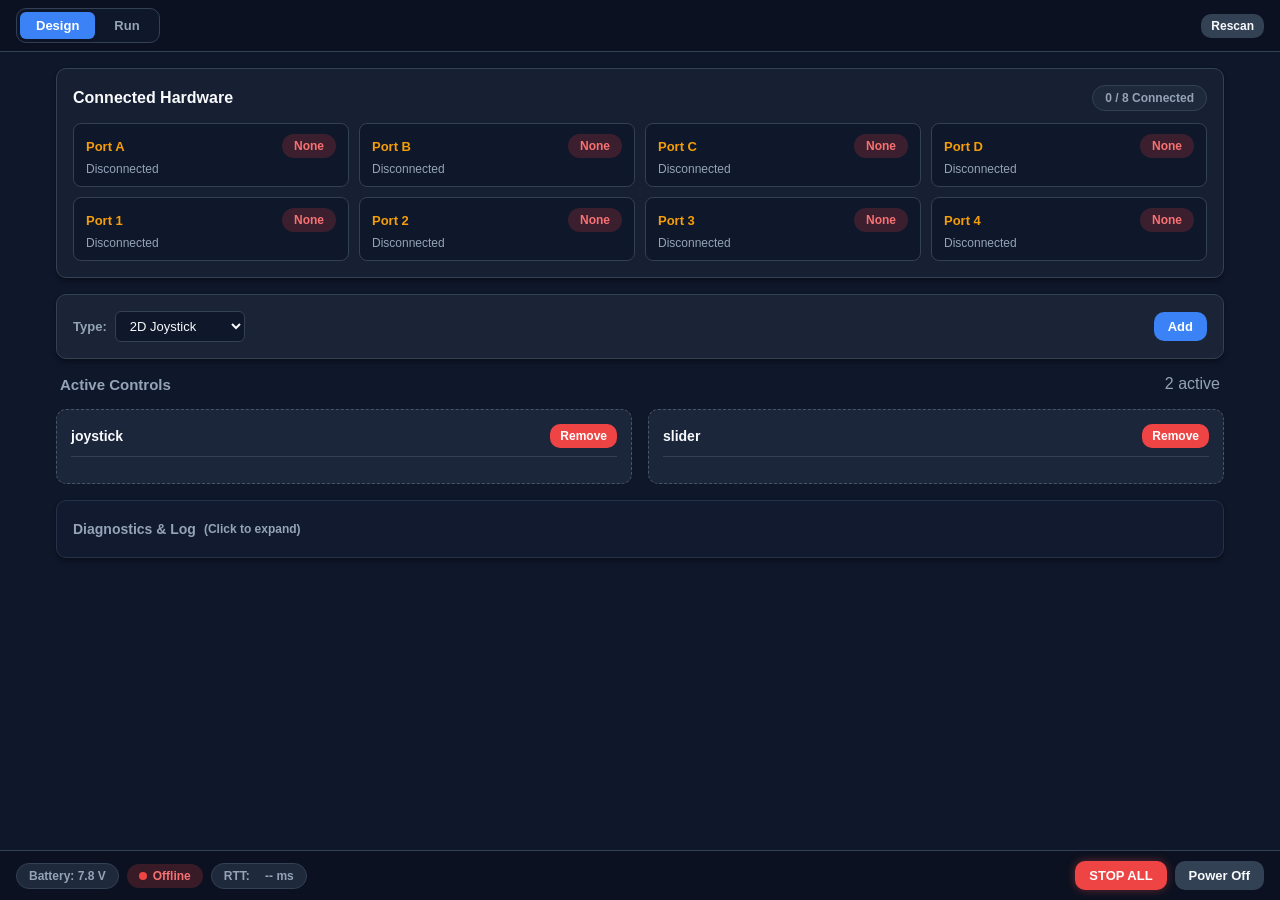
==== commit 82890f44: "feat(widgets): implement modular ES widgets, dynamic updater, and e2e update test" ====
--- a/web_assets/design.html
+++ b/web_assets/design.html
@@ -127,6 +127,6 @@
         </div>
     </footer>
 
-    <script src="app.js"></script>
+    <script type="module" src="app.js"></script>
 </body>
 </html>
